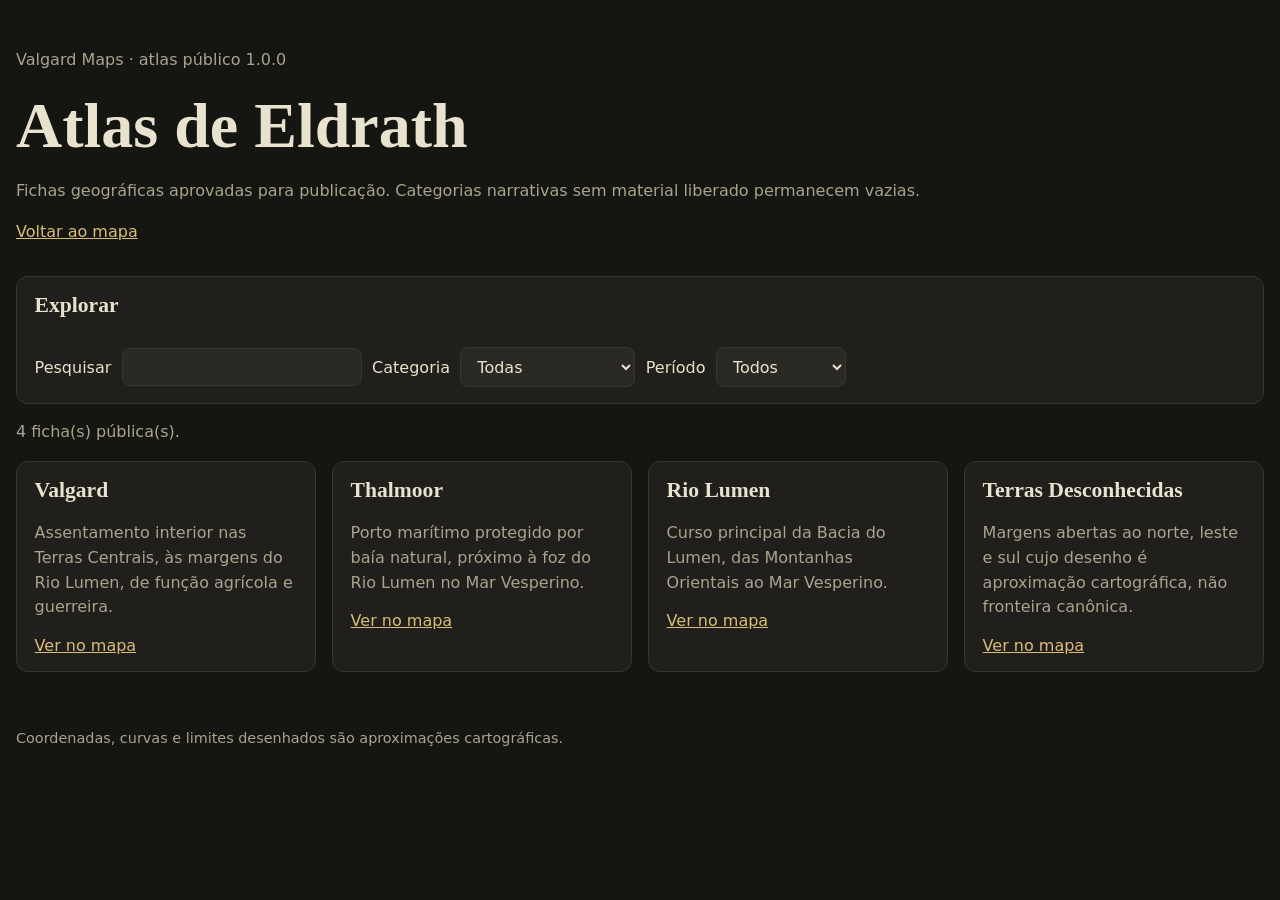
==== atlas.html @ acb0d3a9 "Publica o Atlas de Eldrath 1.4.0" ====
<!doctype html><html lang="pt-BR"><head><meta charset="utf-8"><meta name="viewport" content="width=device-width,initial-scale=1"><title>Atlas de Eldrath</title><meta name="description" content="Atlas cartográfico público de Eldrath."><link rel="stylesheet" href="styles.css"><link rel="stylesheet" href="atlas.css"></head><body>
<header><p>Valgard Maps · atlas público 1.0.0</p><h1>Atlas de Eldrath</h1><p>Fichas geográficas aprovadas para publicação. Categorias narrativas sem material liberado permanecem vazias.</p><p><a href="index.html">Voltar ao mapa</a></p></header>
<main><section class="panel atlas-controls" aria-labelledby="filters-title"><h2 id="filters-title">Explorar</h2><label for="atlas-search">Pesquisar</label><input id="atlas-search" type="search" autocomplete="off"><label for="atlas-kind">Categoria</label><select id="atlas-kind"><option value="all">Todas</option><option value="place">Lugares</option><option value="theme">Temas</option><option value="character">Personagens</option><option value="event">Acontecimentos</option><option value="chapter">Capítulos</option></select><label for="atlas-period">Período</label><select id="atlas-period"><option value="all">Todos</option><option value="atemporal">Atemporal</option></select></section><p id="atlas-status" role="status" aria-live="polite">Carregando atlas…</p><section id="atlas-results" class="atlas-grid" aria-label="Fichas do atlas"></section></main>
<footer><p>Coordenadas, curvas e limites desenhados são aproximações cartográficas.</p></footer><script src="atlas.js" defer></script></body></html>
---- styles.css ----
:root{color-scheme:dark;--ink:#e9e2cf;--muted:#aaa38f;--panel:#201f1b;--edge:#39362f;--accent:#d9bd78;--focus:#f2d98f}*{box-sizing:border-box}body{margin:0;background:#151512;color:var(--ink);font-family:system-ui,sans-serif}header,main,footer{width:min(1400px,calc(100% - 2rem));margin:auto}header{padding:2rem 0 1rem}h1{margin:0;font:700 clamp(2rem,5vw,4rem) Georgia,serif}h2{font:700 1.35rem Georgia,serif}p{color:var(--muted);line-height:1.55}button,input,select{font:inherit}button,.control,input,select{border:1px solid var(--edge);border-radius:.5rem;background:#2b2923;color:var(--ink);padding:.55rem .75rem}button{cursor:pointer}button:hover{border-color:var(--accent)}button:focus-visible,input:focus-visible,select:focus-visible,a:focus-visible{outline:3px solid var(--focus);outline-offset:2px}.workspace{display:grid;grid-template-columns:minmax(0,1fr) 19rem;gap:1rem}.map-shell{min-width:0}.toolbar{display:flex;flex-wrap:wrap;gap:.5rem;margin-bottom:.75rem}.map{overflow:hidden;border:1px solid var(--edge);border-radius:12px;background:var(--panel);box-shadow:0 18px 60px #0008;touch-action:none}.map object{display:block;width:100%;aspect-ratio:8/5}.sidebar{display:grid;gap:1rem;align-content:start}.panel,.downloads{padding:1rem 1.1rem;border:1px solid var(--edge);border-radius:12px;background:var(--panel)}.panel h2,.downloads h2{margin-top:0}.layers{display:grid;gap:.45rem}.layers label{display:flex;gap:.55rem;align-items:center}.search-form{display:grid;gap:.5rem}.search-form input,.search-form select{width:100%}.detail-list{display:grid;grid-template-columns:auto 1fr;gap:.35rem .7rem;margin:0}.detail-list dt{color:var(--muted)}.detail-list dd{margin:0}.downloads{margin:1.5rem 0}.downloads ul{display:flex;flex-wrap:wrap;gap:.75rem 1.5rem;padding-left:1.25rem}footer{padding:1.5rem 0 3rem;font-size:.9rem}a{color:var(--accent)}.sr-only{position:absolute;width:1px;height:1px;padding:0;margin:-1px;overflow:hidden;clip:rect(0,0,0,0);white-space:nowrap;border:0}@media(max-width:900px){.workspace{grid-template-columns:1fr}.sidebar{grid-template-columns:repeat(2,minmax(0,1fr))}}@media(max-width:620px){header,main,footer{width:min(100% - 1rem,1400px)}.sidebar{grid-template-columns:1fr}.toolbar{position:sticky;top:.25rem;z-index:2;background:#151512dd;padding:.35rem}.toolbar button{flex:1}.downloads ul{display:grid}.map object{min-height:58vh;aspect-ratio:auto}}
---- atlas.css ----
.atlas-controls{display:flex;flex-wrap:wrap;gap:.65rem;align-items:center}.atlas-controls h2{width:100%}.atlas-controls input{min-width:15rem}.atlas-grid{display:grid;grid-template-columns:repeat(auto-fit,minmax(16rem,1fr));gap:1rem;margin:1rem 0}.atlas-card h2{margin-top:0}@media(max-width:620px){.atlas-controls{display:grid}.atlas-controls input{min-width:0;width:100%}}
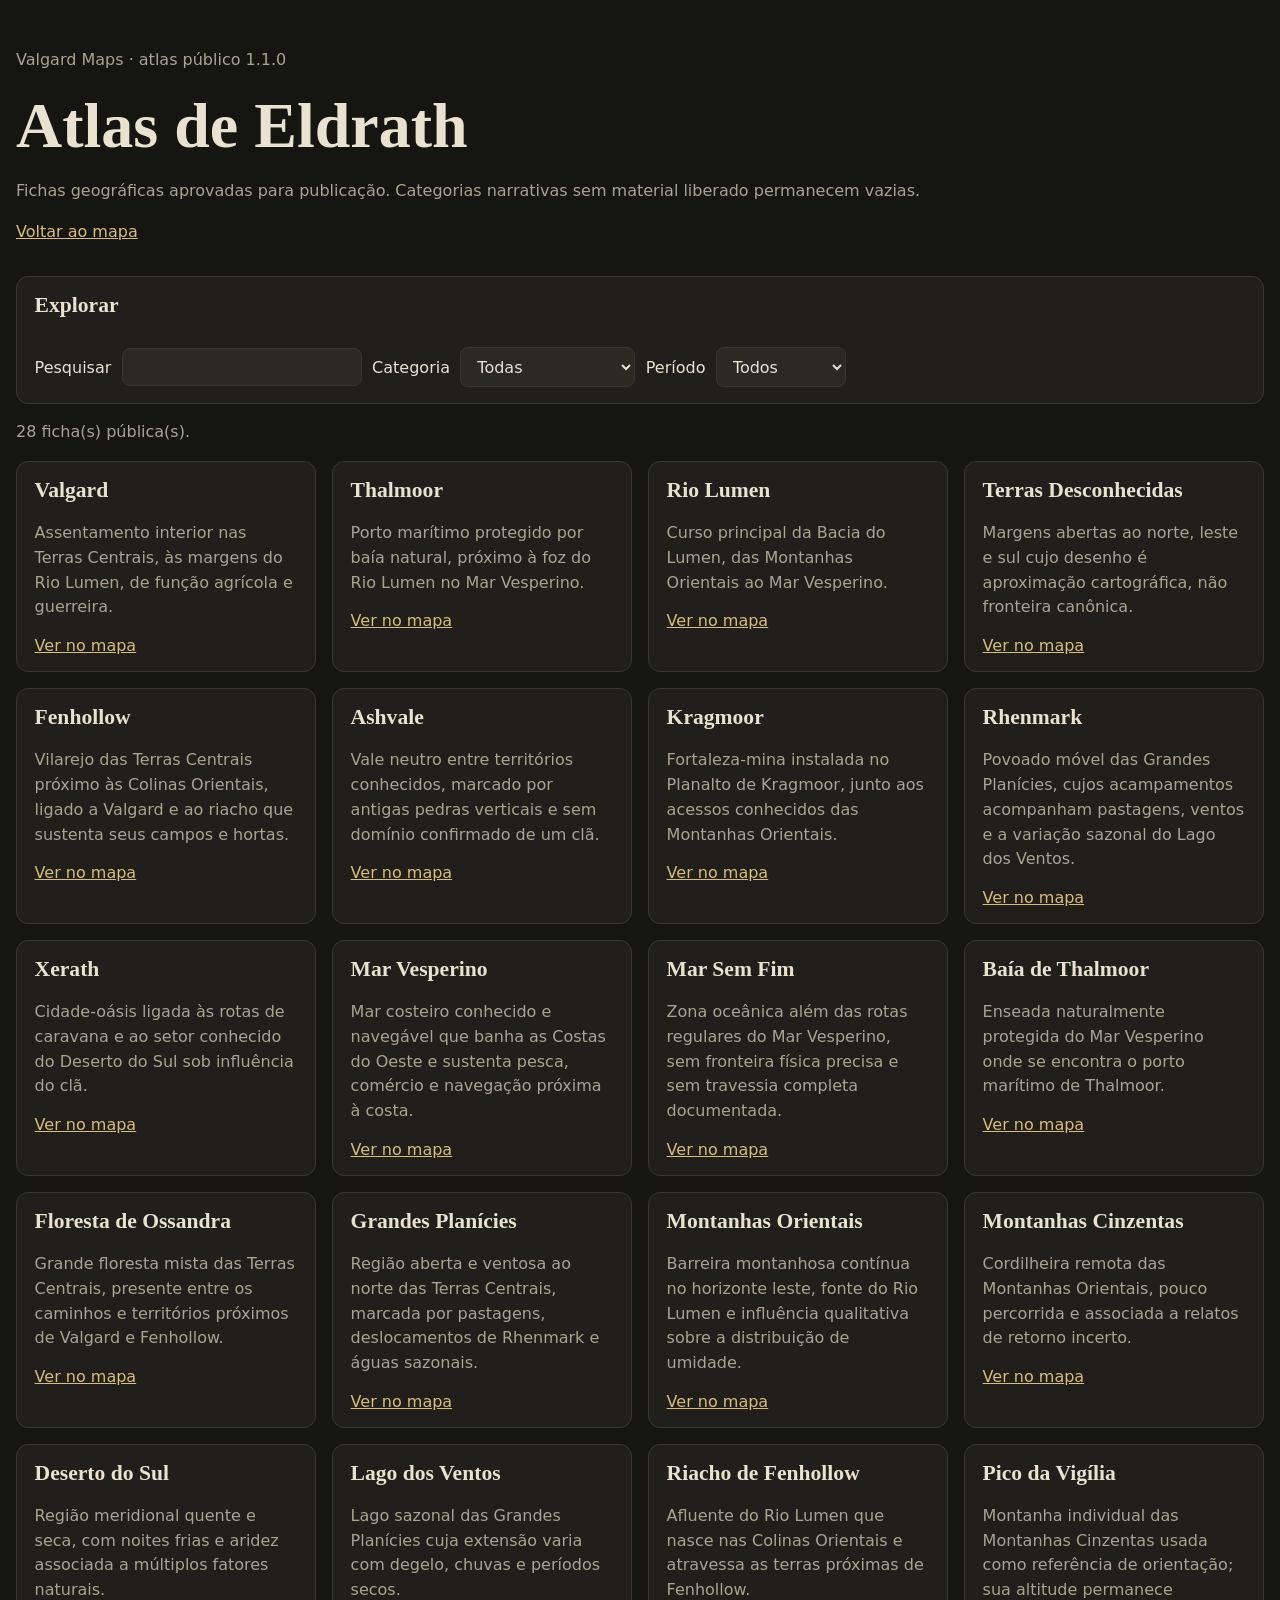
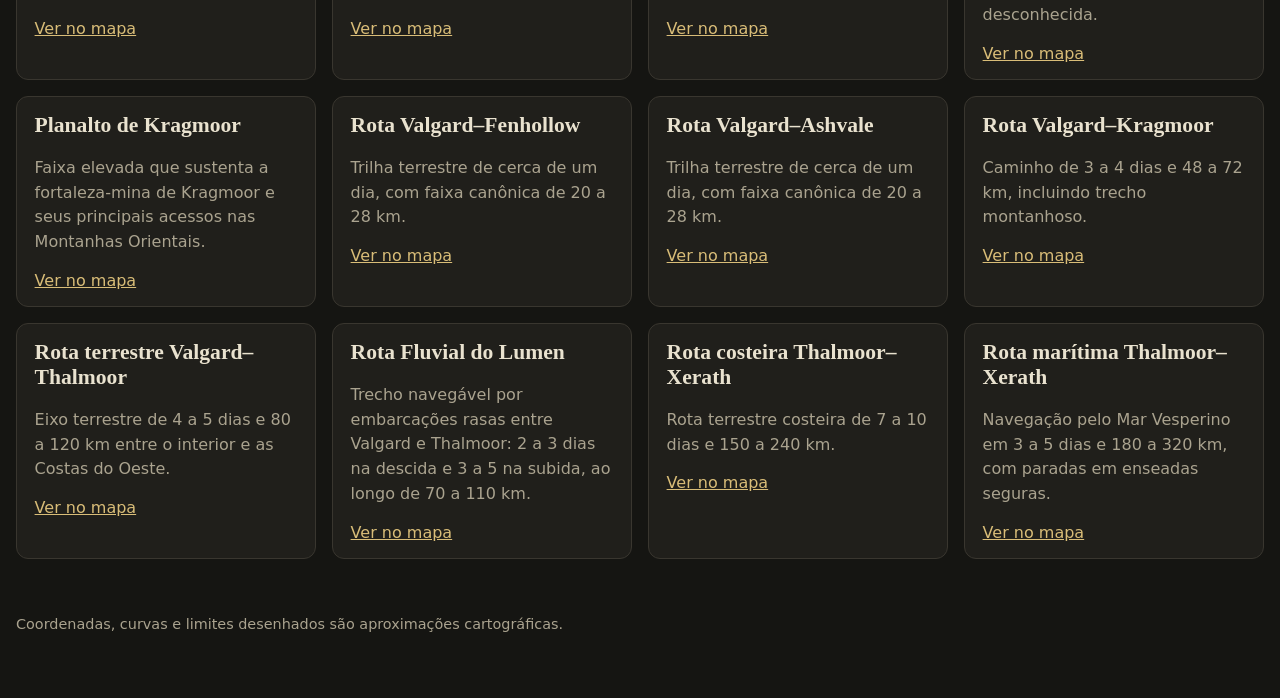
==== commit 184c4441: "release: publicar atlas geografico 1.6.0" ====
--- a/atlas.html
+++ b/atlas.html
@@ -1,4 +1,4 @@
 <!doctype html><html lang="pt-BR"><head><meta charset="utf-8"><meta name="viewport" content="width=device-width,initial-scale=1"><title>Atlas de Eldrath</title><meta name="description" content="Atlas cartográfico público de Eldrath."><link rel="stylesheet" href="styles.css"><link rel="stylesheet" href="atlas.css"></head><body>
-<header><p>Valgard Maps · atlas público 1.0.0</p><h1>Atlas de Eldrath</h1><p>Fichas geográficas aprovadas para publicação. Categorias narrativas sem material liberado permanecem vazias.</p><p><a href="index.html">Voltar ao mapa</a></p></header>
-<main><section class="panel atlas-controls" aria-labelledby="filters-title"><h2 id="filters-title">Explorar</h2><label for="atlas-search">Pesquisar</label><input id="atlas-search" type="search" autocomplete="off"><label for="atlas-kind">Categoria</label><select id="atlas-kind"><option value="all">Todas</option><option value="place">Lugares</option><option value="theme">Temas</option><option value="character">Personagens</option><option value="event">Acontecimentos</option><option value="chapter">Capítulos</option></select><label for="atlas-period">Período</label><select id="atlas-period"><option value="all">Todos</option><option value="atemporal">Atemporal</option></select></section><p id="atlas-status" role="status" aria-live="polite">Carregando atlas…</p><section id="atlas-results" class="atlas-grid" aria-label="Fichas do atlas"></section></main>
+<header><p>Valgard Maps · atlas público 1.1.0</p><h1>Atlas de Eldrath</h1><p>Fichas geográficas aprovadas para publicação. Categorias narrativas sem material liberado permanecem vazias.</p><p><a href="index.html">Voltar ao mapa</a></p></header>
+<main><section class="panel atlas-controls" aria-labelledby="filters-title"><h2 id="filters-title">Explorar</h2><label for="atlas-search">Pesquisar</label><input id="atlas-search" type="search" autocomplete="off"><label for="atlas-kind">Categoria</label><select id="atlas-kind"><option value="all">Todas</option><option value="place">Lugares</option><option value="theme">Temas</option><option value="route">Rotas</option><option value="character">Personagens</option><option value="event">Acontecimentos</option><option value="chapter">Capítulos</option></select><label for="atlas-period">Período</label><select id="atlas-period"><option value="all">Todos</option><option value="atemporal">Atemporal</option></select></section><p id="atlas-status" role="status" aria-live="polite">Carregando atlas…</p><section id="atlas-results" class="atlas-grid" aria-label="Fichas do atlas"></section></main>
 <footer><p>Coordenadas, curvas e limites desenhados são aproximações cartográficas.</p></footer><script src="atlas.js" defer></script></body></html>
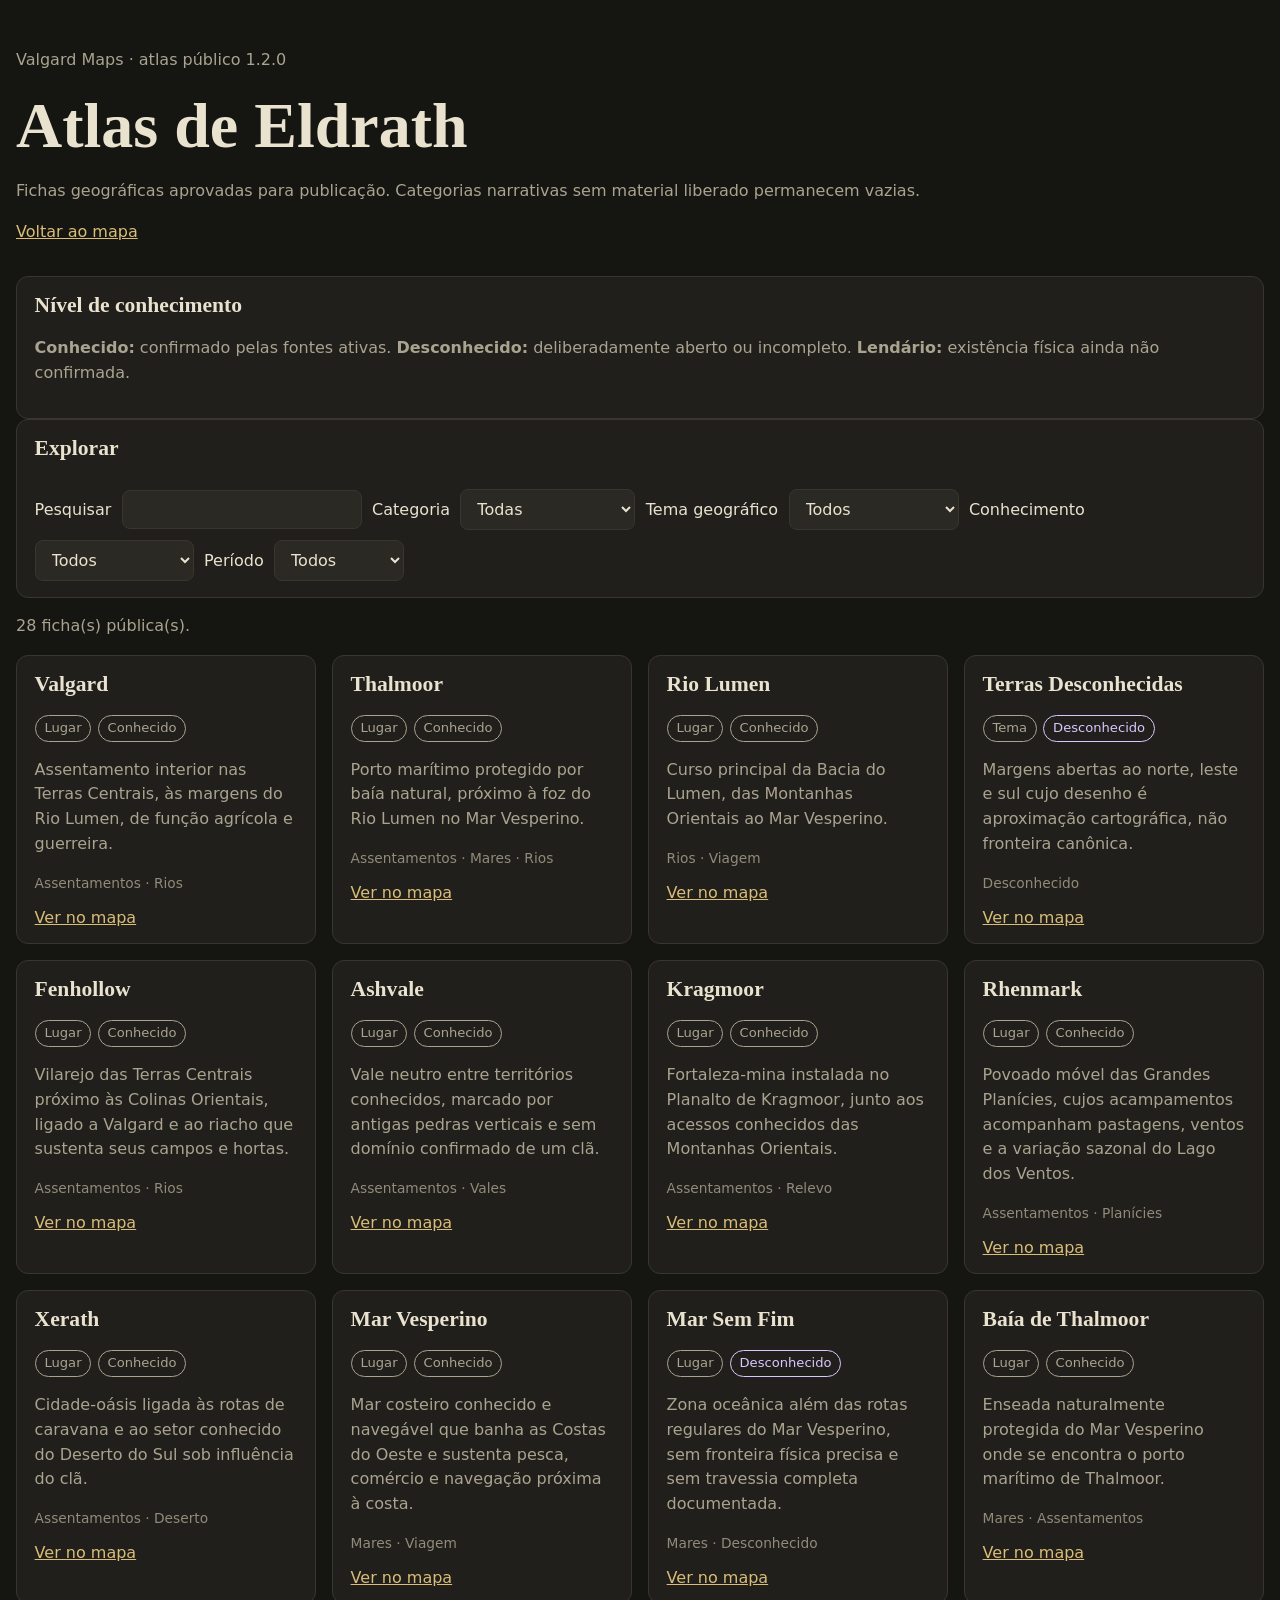
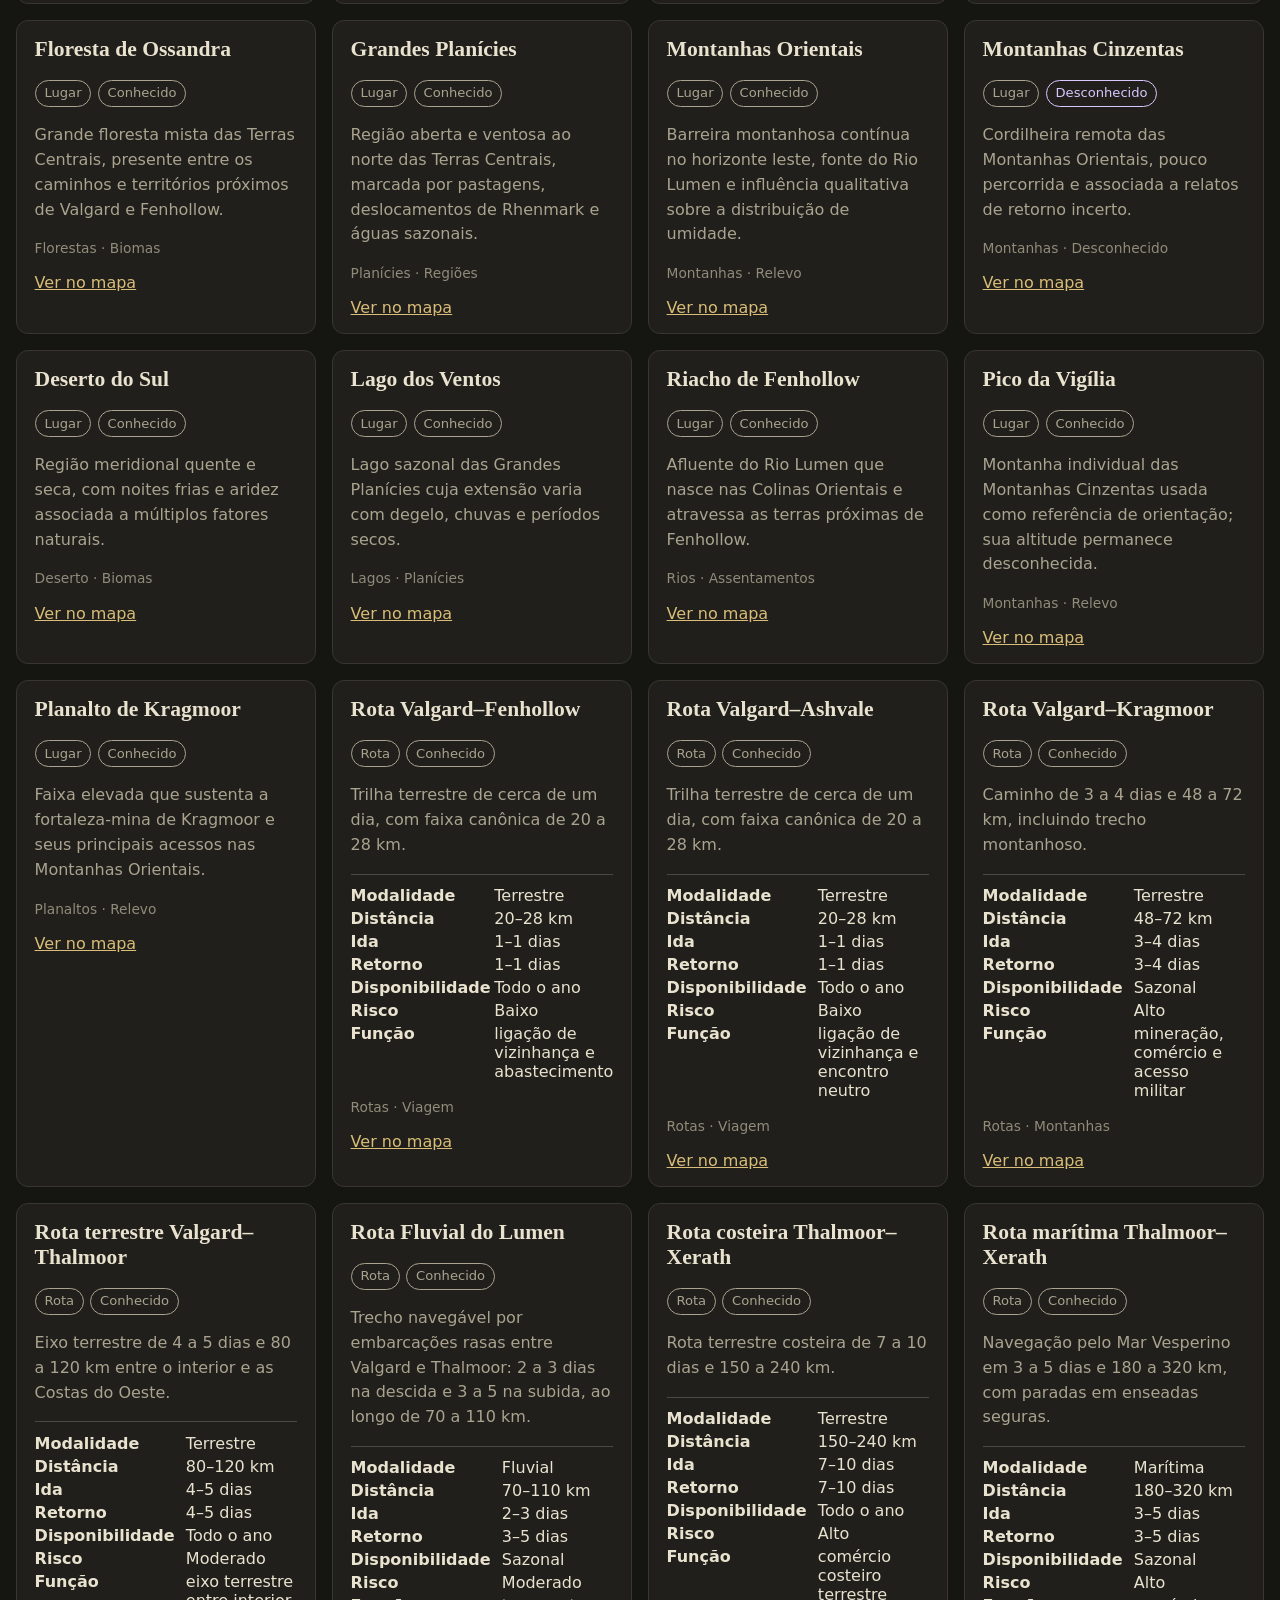
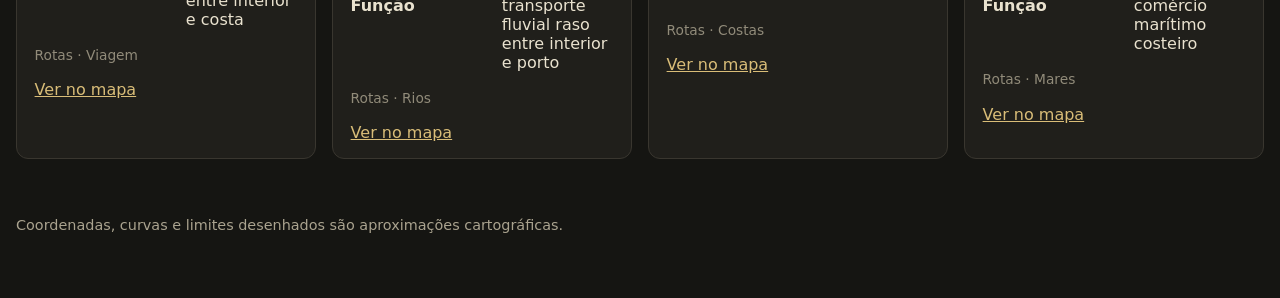
==== commit 191c7041: "release: publicar atlas tematico 1.7.0" ====
--- a/atlas.html
+++ b/atlas.html
@@ -1,4 +1,39 @@
-<!doctype html><html lang="pt-BR"><head><meta charset="utf-8"><meta name="viewport" content="width=device-width,initial-scale=1"><title>Atlas de Eldrath</title><meta name="description" content="Atlas cartográfico público de Eldrath."><link rel="stylesheet" href="styles.css"><link rel="stylesheet" href="atlas.css"></head><body>
-<header><p>Valgard Maps · atlas público 1.1.0</p><h1>Atlas de Eldrath</h1><p>Fichas geográficas aprovadas para publicação. Categorias narrativas sem material liberado permanecem vazias.</p><p><a href="index.html">Voltar ao mapa</a></p></header>
-<main><section class="panel atlas-controls" aria-labelledby="filters-title"><h2 id="filters-title">Explorar</h2><label for="atlas-search">Pesquisar</label><input id="atlas-search" type="search" autocomplete="off"><label for="atlas-kind">Categoria</label><select id="atlas-kind"><option value="all">Todas</option><option value="place">Lugares</option><option value="theme">Temas</option><option value="route">Rotas</option><option value="character">Personagens</option><option value="event">Acontecimentos</option><option value="chapter">Capítulos</option></select><label for="atlas-period">Período</label><select id="atlas-period"><option value="all">Todos</option><option value="atemporal">Atemporal</option></select></section><p id="atlas-status" role="status" aria-live="polite">Carregando atlas…</p><section id="atlas-results" class="atlas-grid" aria-label="Fichas do atlas"></section></main>
-<footer><p>Coordenadas, curvas e limites desenhados são aproximações cartográficas.</p></footer><script src="atlas.js" defer></script></body></html>
+<!doctype html>
+<html lang="pt-BR">
+<head>
+  <meta charset="utf-8">
+  <meta name="viewport" content="width=device-width,initial-scale=1">
+  <title>Atlas de Eldrath</title>
+  <meta name="description" content="Atlas cartográfico público de Eldrath.">
+  <link rel="stylesheet" href="styles.css">
+  <link rel="stylesheet" href="accessibility.css">
+  <link rel="stylesheet" href="atlas.css">
+</head>
+<body>
+<a class="skip-link" href="#main-content">Pular para as fichas</a>
+<header>
+  <p>Valgard Maps · atlas público 1.2.0</p>
+  <h1>Atlas de Eldrath</h1>
+  <p>Fichas geográficas aprovadas para publicação. Categorias narrativas sem material liberado permanecem vazias.</p>
+  <p><a href="index.html">Voltar ao mapa</a></p>
+</header>
+<main id="main-content">
+  <section class="panel atlas-legend" aria-labelledby="knowledge-title">
+    <h2 id="knowledge-title">Nível de conhecimento</h2>
+    <p><strong>Conhecido:</strong> confirmado pelas fontes ativas. <strong>Desconhecido:</strong> deliberadamente aberto ou incompleto. <strong>Lendário:</strong> existência física ainda não confirmada.</p>
+  </section>
+  <section class="panel atlas-controls" aria-labelledby="filters-title">
+    <h2 id="filters-title">Explorar</h2>
+    <label for="atlas-search">Pesquisar</label><input id="atlas-search" type="search" autocomplete="off">
+    <label for="atlas-kind">Categoria</label><select id="atlas-kind"><option value="all">Todas</option><option value="place">Lugares</option><option value="theme">Temas</option><option value="route">Rotas</option><option value="character">Personagens</option><option value="event">Acontecimentos</option><option value="chapter">Capítulos</option></select>
+    <label for="atlas-theme">Tema geográfico</label><select id="atlas-theme"><option value="all">Todos</option></select>
+    <label for="atlas-knowledge">Conhecimento</label><select id="atlas-knowledge"><option value="all">Todos</option><option value="known">Conhecido</option><option value="unknown">Desconhecido</option><option value="legendary">Lendário</option></select>
+    <label for="atlas-period">Período</label><select id="atlas-period"><option value="all">Todos</option><option value="atemporal">Atemporal</option></select>
+  </section>
+  <p id="atlas-status" role="status" aria-live="polite">Carregando atlas…</p>
+  <section id="atlas-results" class="atlas-grid" aria-label="Fichas do atlas"></section>
+</main>
+<footer><p>Coordenadas, curvas e limites desenhados são aproximações cartográficas.</p></footer>
+<script src="atlas.js" defer></script>
+</body>
+</html>
--- a/accessibility.css
+++ b/accessibility.css
@@ -0,0 +1 @@
+.skip-link{position:fixed;z-index:20;top:.5rem;left:.5rem;transform:translateY(-180%);padding:.65rem .85rem;border-radius:.5rem;background:#f2d98f;color:#151512;font-weight:700}.skip-link:focus{transform:none}@media(prefers-reduced-motion:reduce){*,*::before,*::after{scroll-behavior:auto!important;animation-duration:.01ms!important;animation-iteration-count:1!important;transition-duration:.01ms!important}}
--- a/atlas.css
+++ b/atlas.css
@@ -1 +1 @@
-.atlas-controls{display:flex;flex-wrap:wrap;gap:.65rem;align-items:center}.atlas-controls h2{width:100%}.atlas-controls input{min-width:15rem}.atlas-grid{display:grid;grid-template-columns:repeat(auto-fit,minmax(16rem,1fr));gap:1rem;margin:1rem 0}.atlas-card h2{margin-top:0}@media(max-width:620px){.atlas-controls{display:grid}.atlas-controls input{min-width:0;width:100%}}
+.atlas-controls{display:flex;flex-wrap:wrap;gap:.65rem;align-items:center}.atlas-controls h2{width:100%}.atlas-controls input{min-width:15rem}.atlas-grid{display:grid;grid-template-columns:repeat(auto-fit,minmax(16rem,1fr));gap:1rem;margin:1rem 0}.atlas-card h2{margin-top:0}.atlas-card:focus{outline:3px solid #f2d98f;outline-offset:3px}.atlas-badges,.atlas-tags{display:flex;flex-wrap:wrap;gap:.4rem}.atlas-badges span{border:1px solid currentColor;border-radius:999px;padding:.15rem .55rem;font-size:.82rem}.atlas-badges [data-knowledge="unknown"]{color:#d9c7ff}.atlas-badges [data-knowledge="legendary"]{color:#f2d98f}.atlas-tags{font-size:.86rem;opacity:.82;text-transform:capitalize}.atlas-travel{display:grid;grid-template-columns:minmax(7rem,auto) 1fr;gap:.25rem .7rem;border-top:1px solid #ffffff30;padding-top:.7rem}.atlas-travel dt{font-weight:700}.atlas-travel dd{margin:0}@media(max-width:620px){.atlas-controls{display:grid}.atlas-controls input{min-width:0;width:100%}.atlas-travel{grid-template-columns:1fr}}
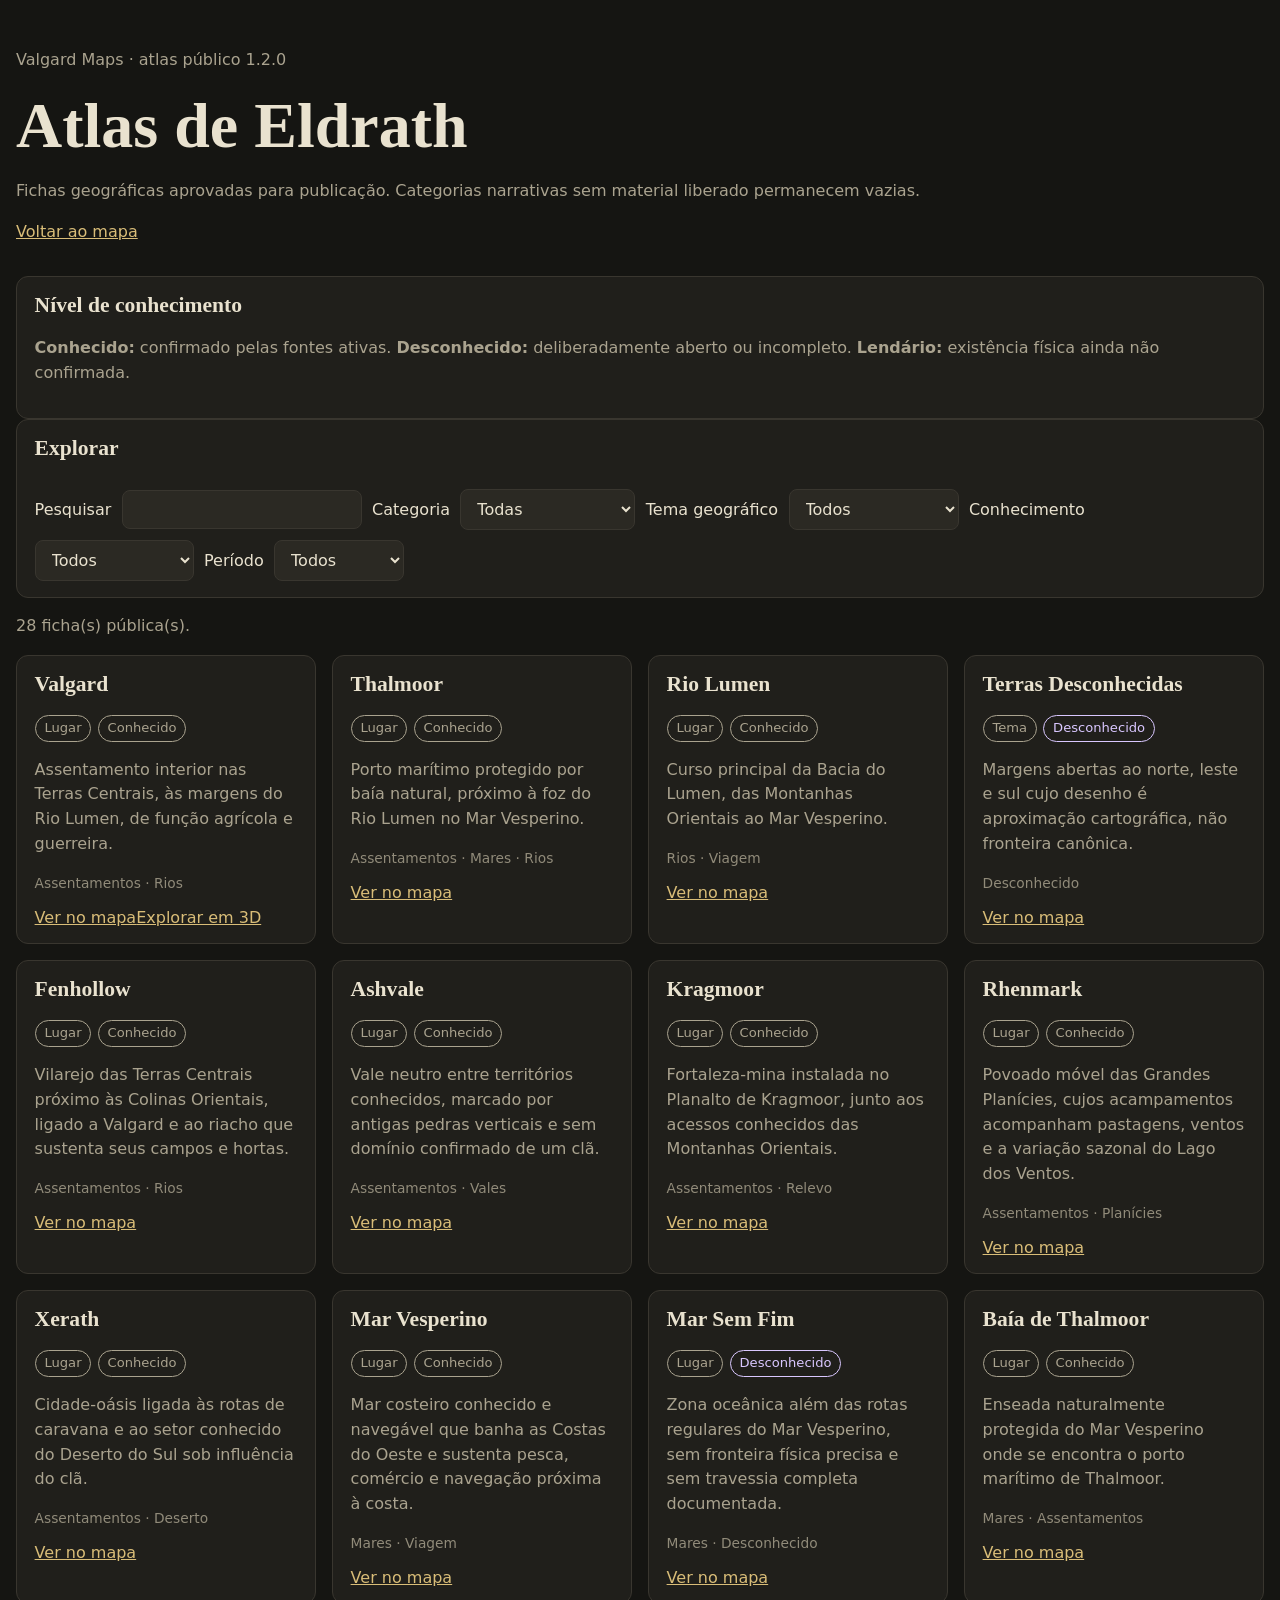
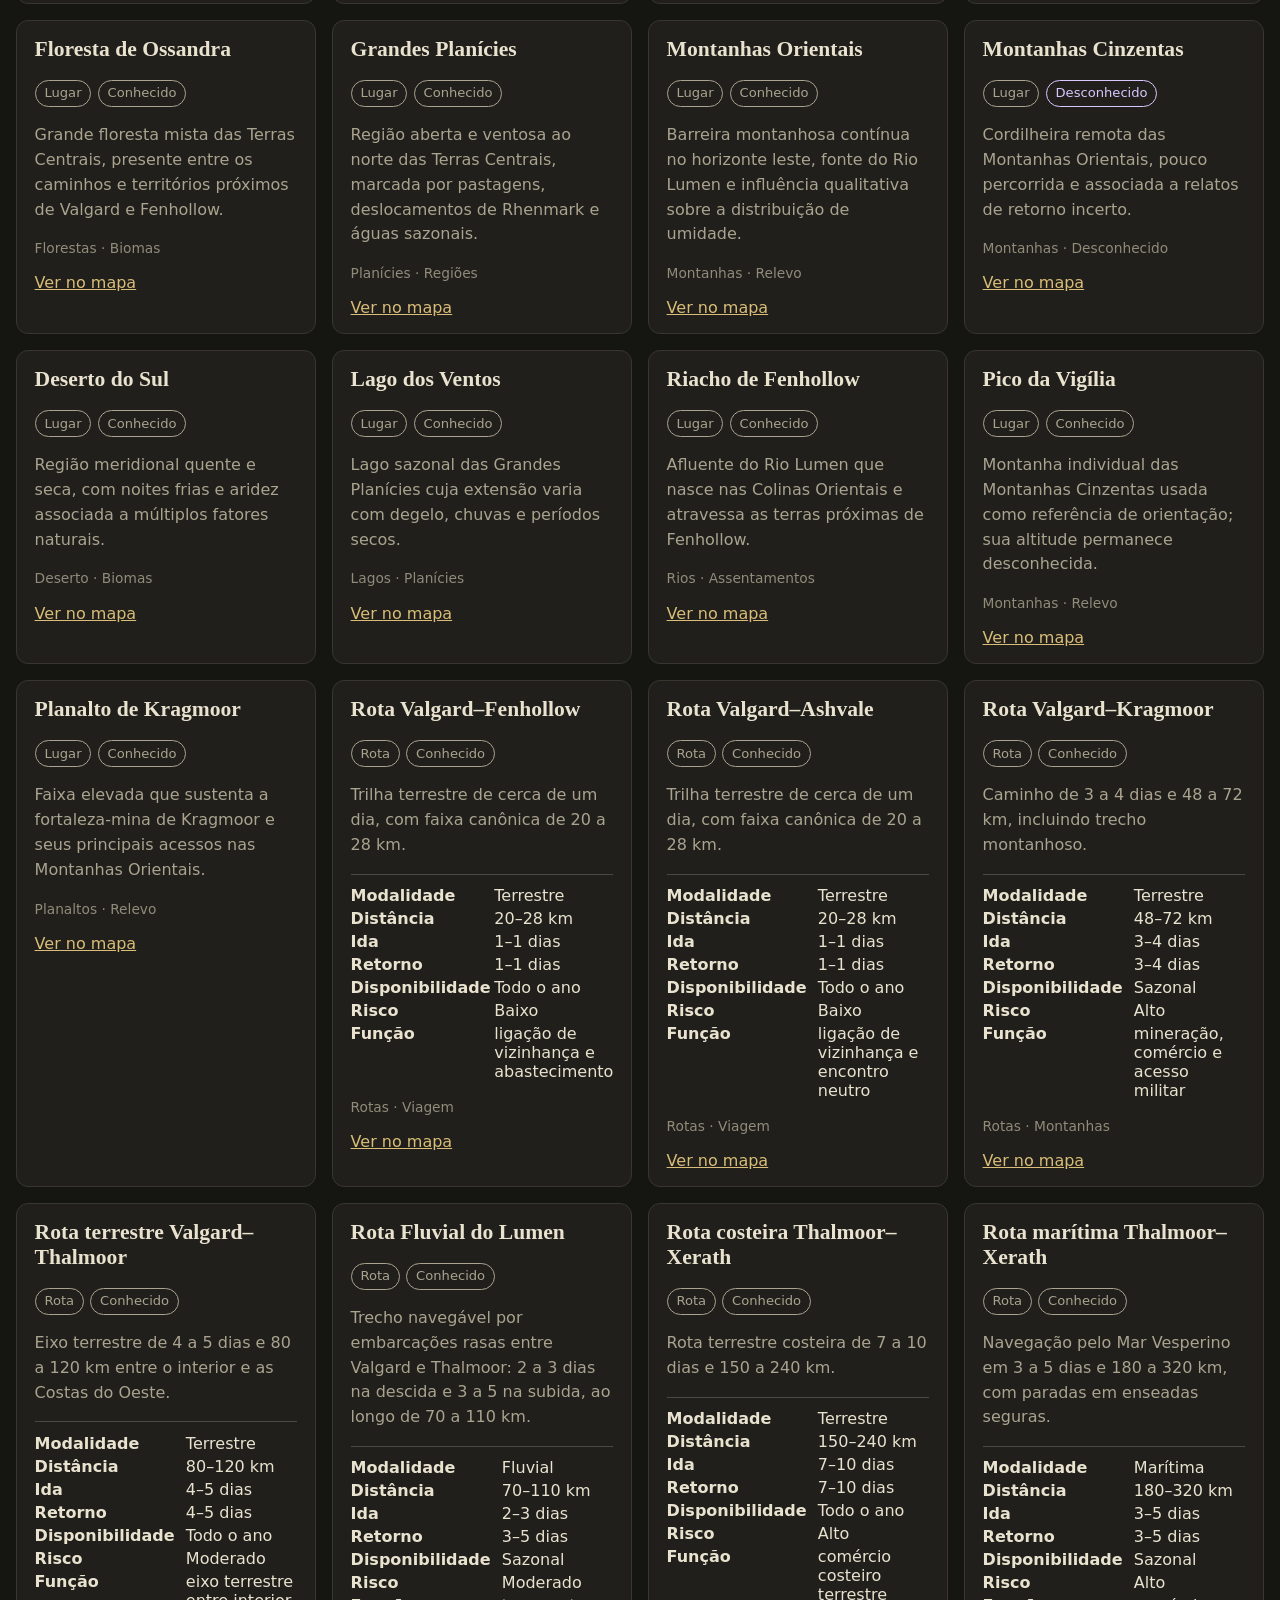
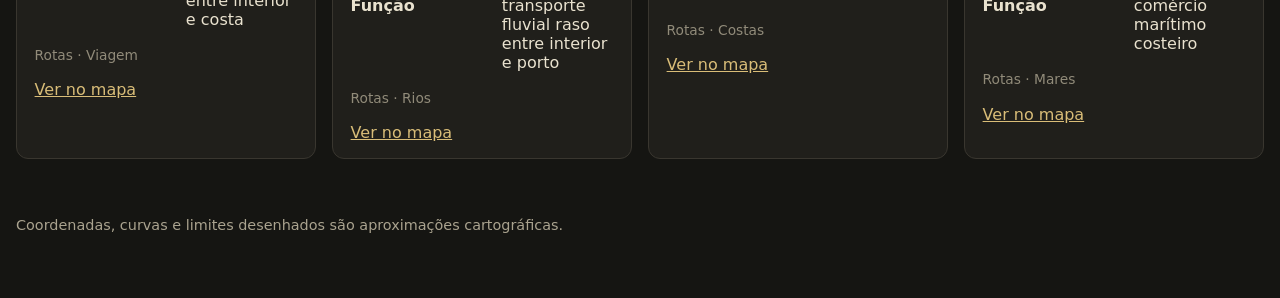
==== commit 80195d79: "release: publicar experiencia offline 1.12.0" ====
--- a/atlas.html
+++ b/atlas.html
@@ -5,6 +5,8 @@
   <meta name="viewport" content="width=device-width,initial-scale=1">
   <title>Atlas de Eldrath</title>
   <meta name="description" content="Atlas cartográfico público de Eldrath.">
+  <meta name="theme-color" content="#201f1b">
+  <link rel="manifest" href="manifest.webmanifest">
   <link rel="stylesheet" href="styles.css">
   <link rel="stylesheet" href="accessibility.css">
   <link rel="stylesheet" href="atlas.css">
@@ -32,8 +34,10 @@
   </section>
   <p id="atlas-status" role="status" aria-live="polite">Carregando atlas…</p>
   <section id="atlas-results" class="atlas-grid" aria-label="Fichas do atlas"></section>
+  <noscript><section class="panel"><h2>Atlas sem JavaScript</h2><p>As fichas pesquisáveis exigem JavaScript. O <a href="maps/eldrath-v001.svg">mapa SVG</a> e as <a href="index.html#downloads-title">exportações públicas</a> continuam acessíveis.</p></section></noscript>
 </main>
 <footer><p>Coordenadas, curvas e limites desenhados são aproximações cartográficas.</p></footer>
 <script src="atlas.js" defer></script>
+<script src="sw-register.js" defer></script>
 </body>
 </html>
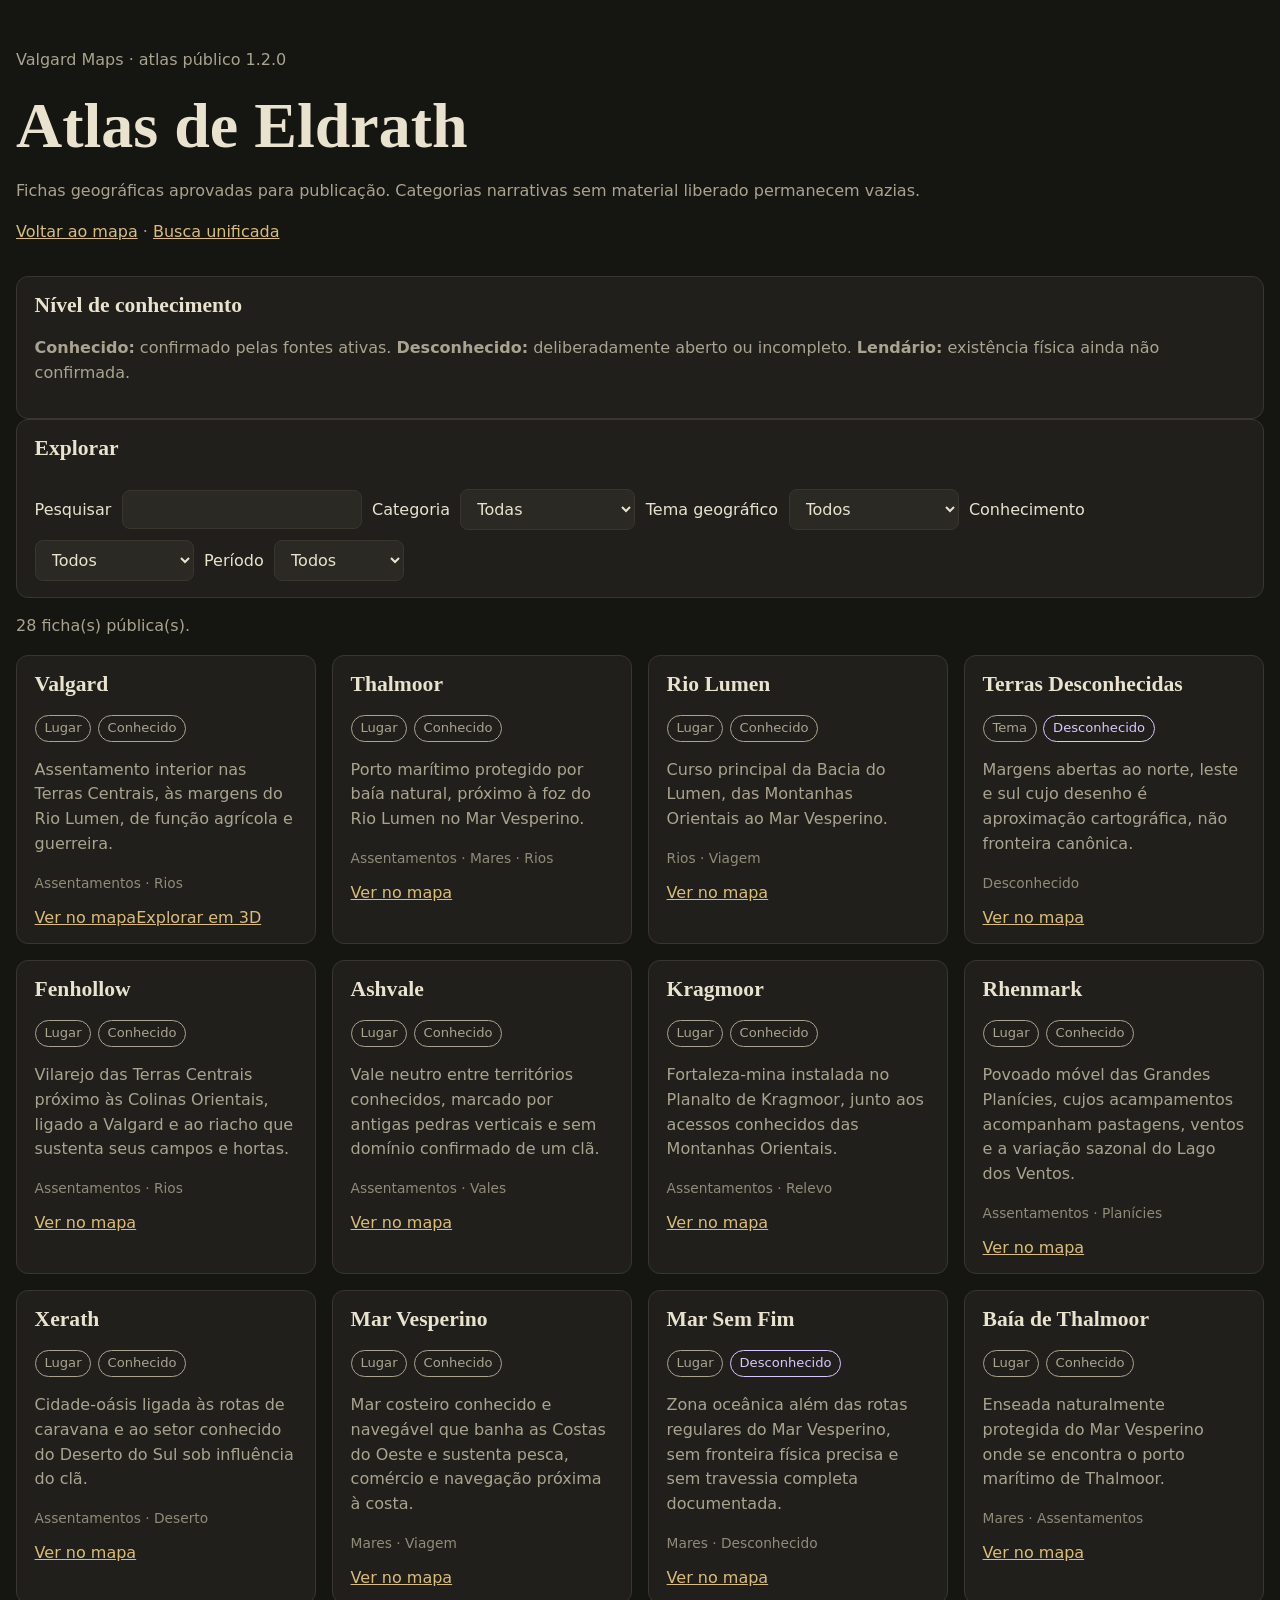
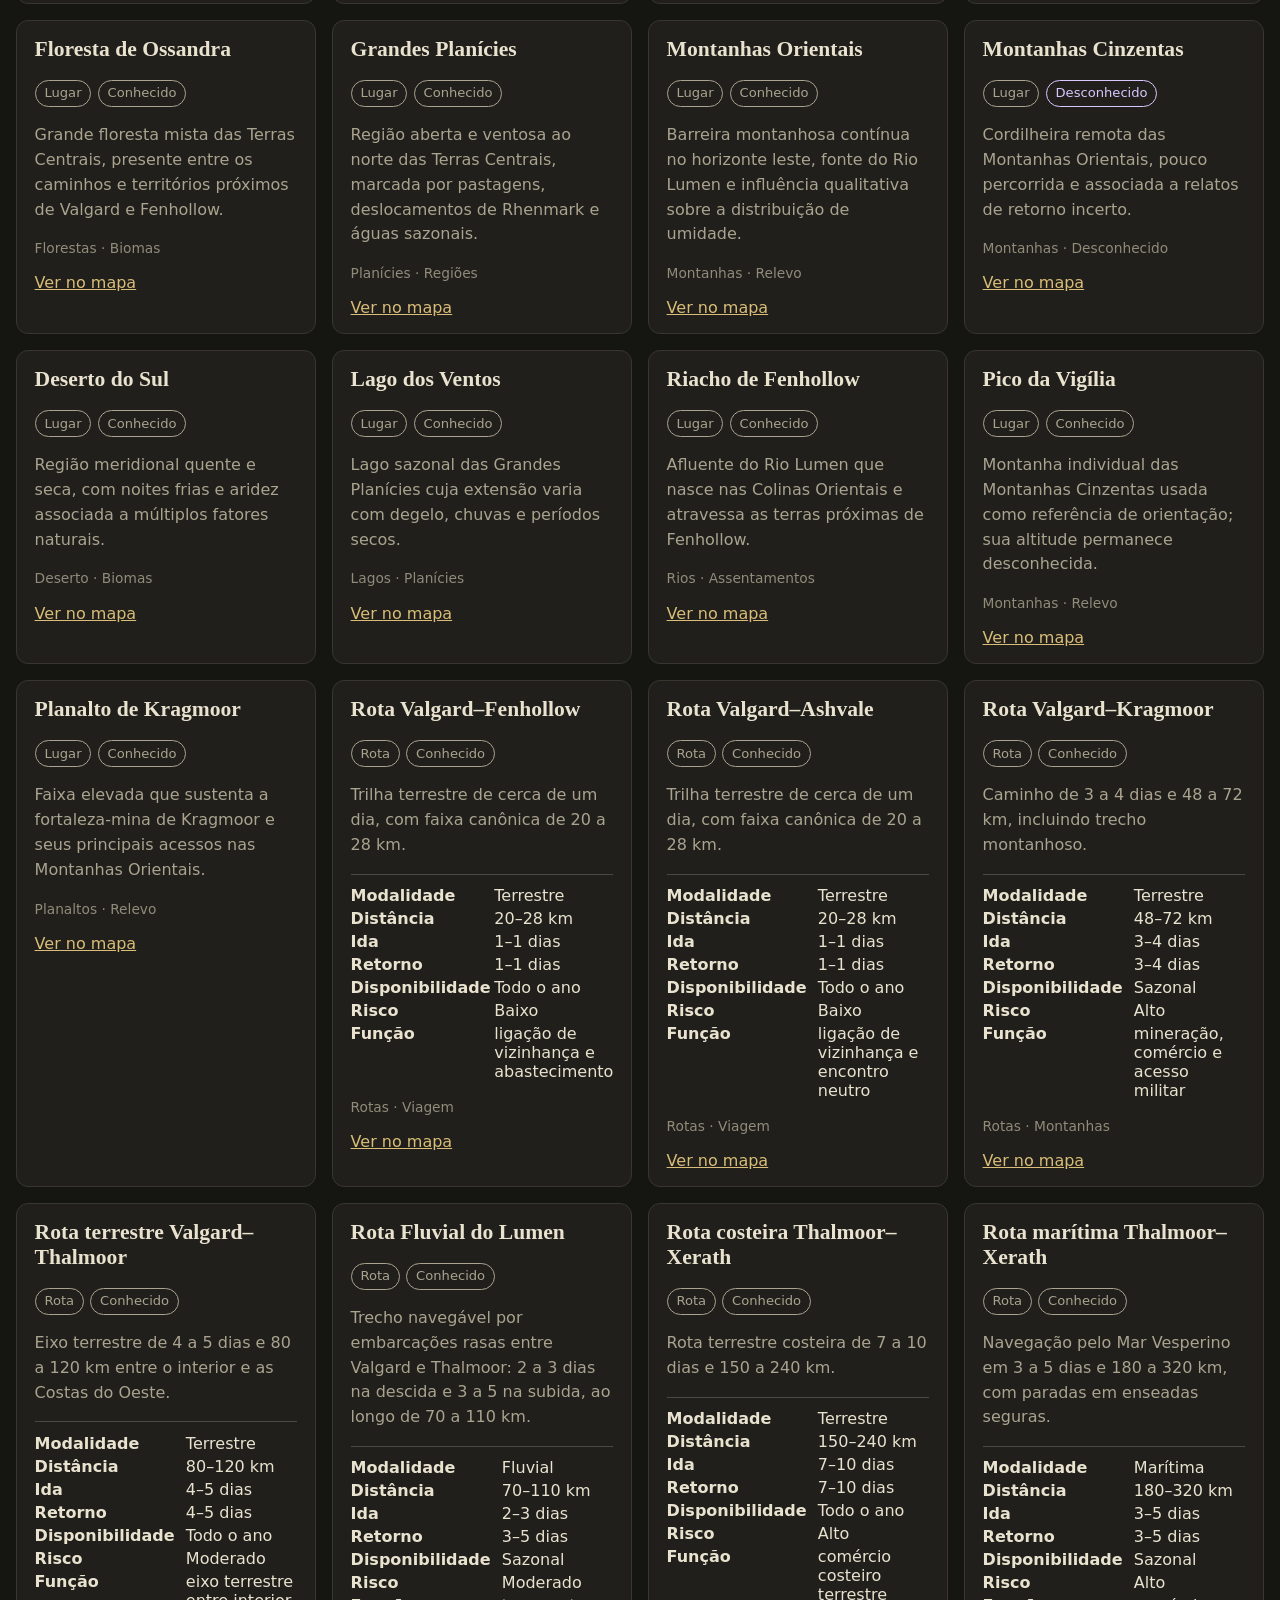
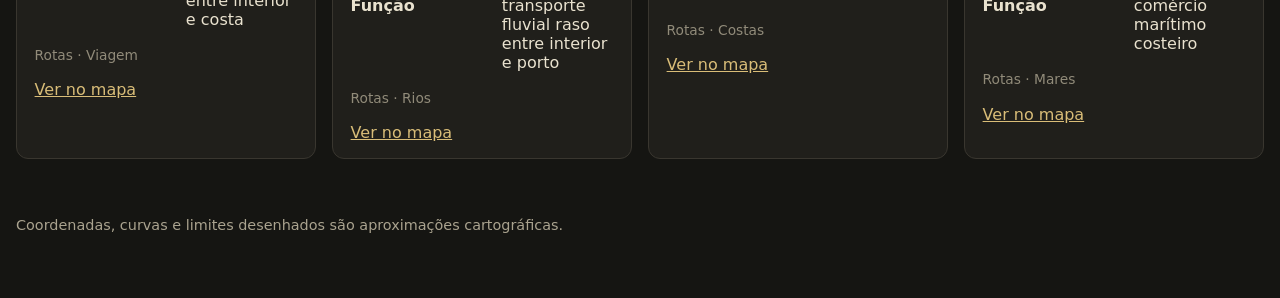
==== commit 15e4c8a8: "release: publicar busca unificada 1.13.0" ====
--- a/atlas.html
+++ b/atlas.html
@@ -17,7 +17,7 @@
   <p>Valgard Maps · atlas público 1.2.0</p>
   <h1>Atlas de Eldrath</h1>
   <p>Fichas geográficas aprovadas para publicação. Categorias narrativas sem material liberado permanecem vazias.</p>
-  <p><a href="index.html">Voltar ao mapa</a></p>
+  <p><a href="index.html">Voltar ao mapa</a> · <a href="search.html">Busca unificada</a></p>
 </header>
 <main id="main-content">
   <section class="panel atlas-legend" aria-labelledby="knowledge-title">
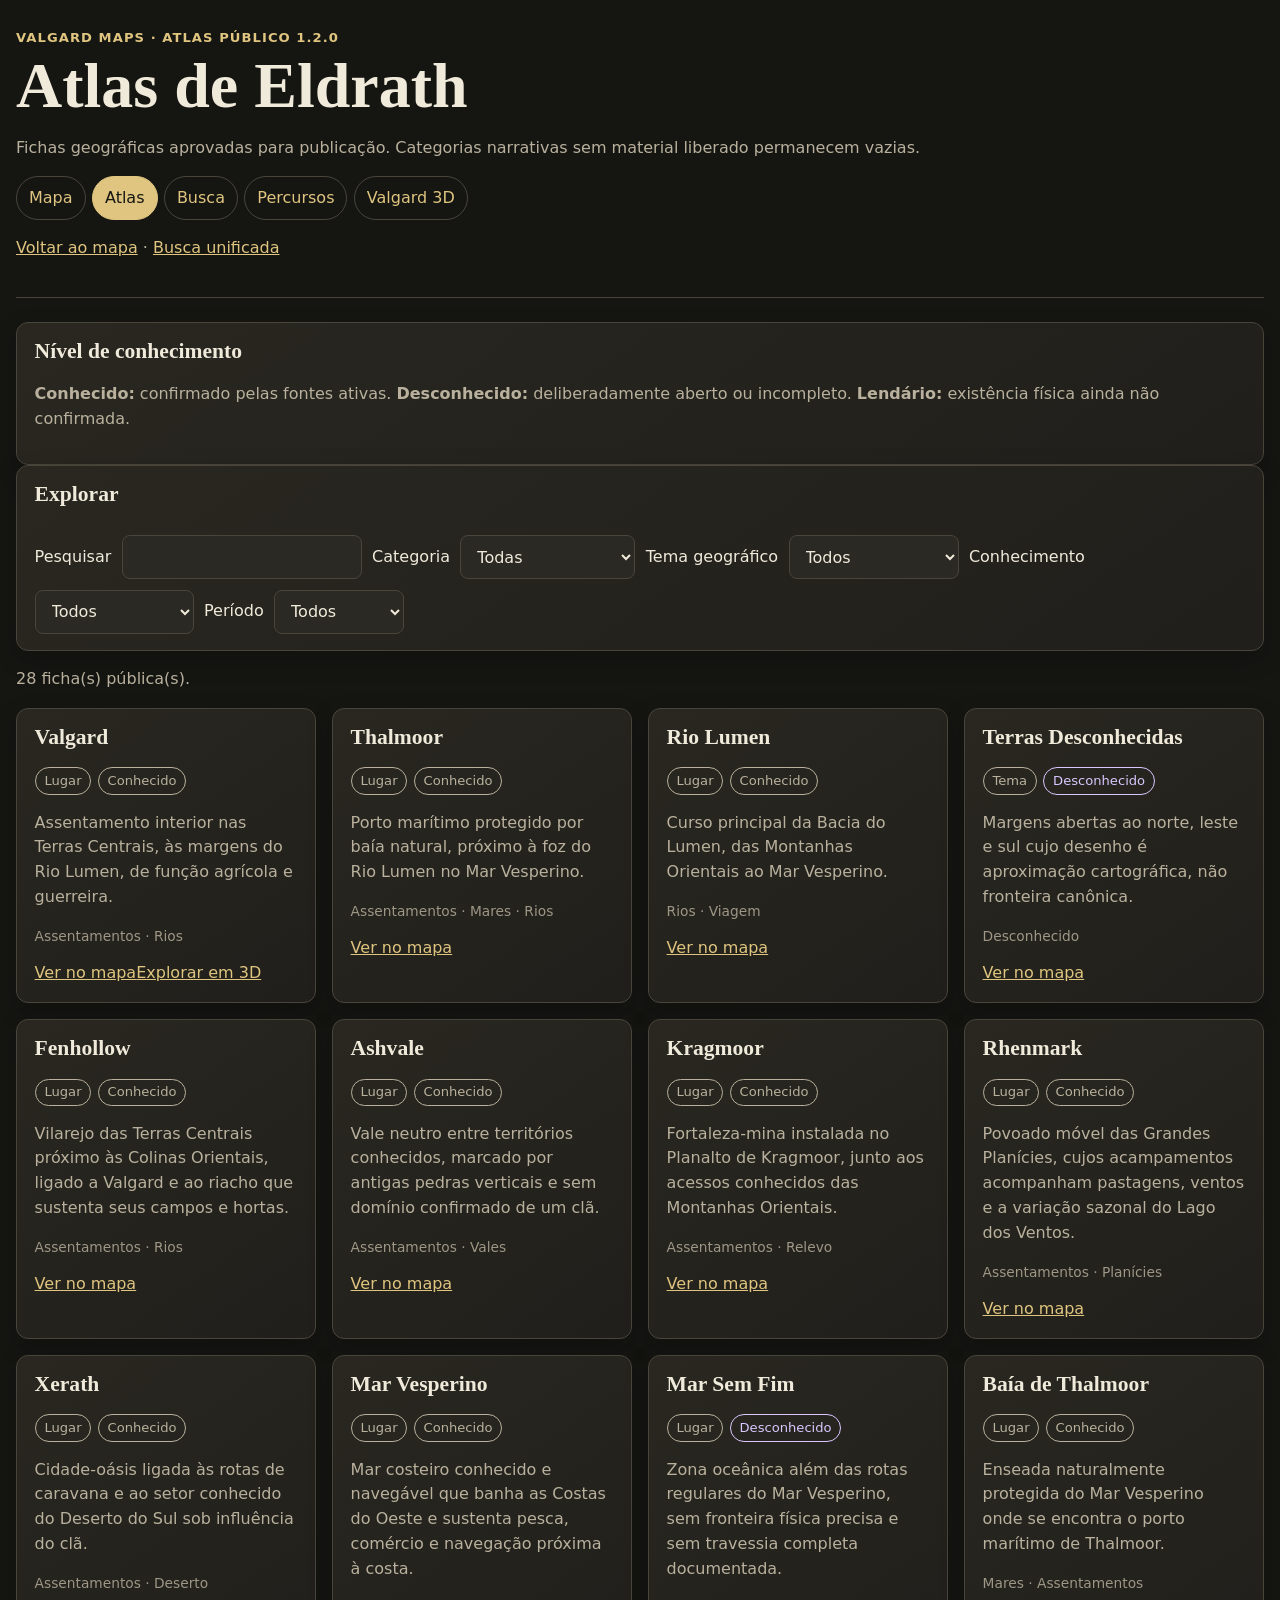
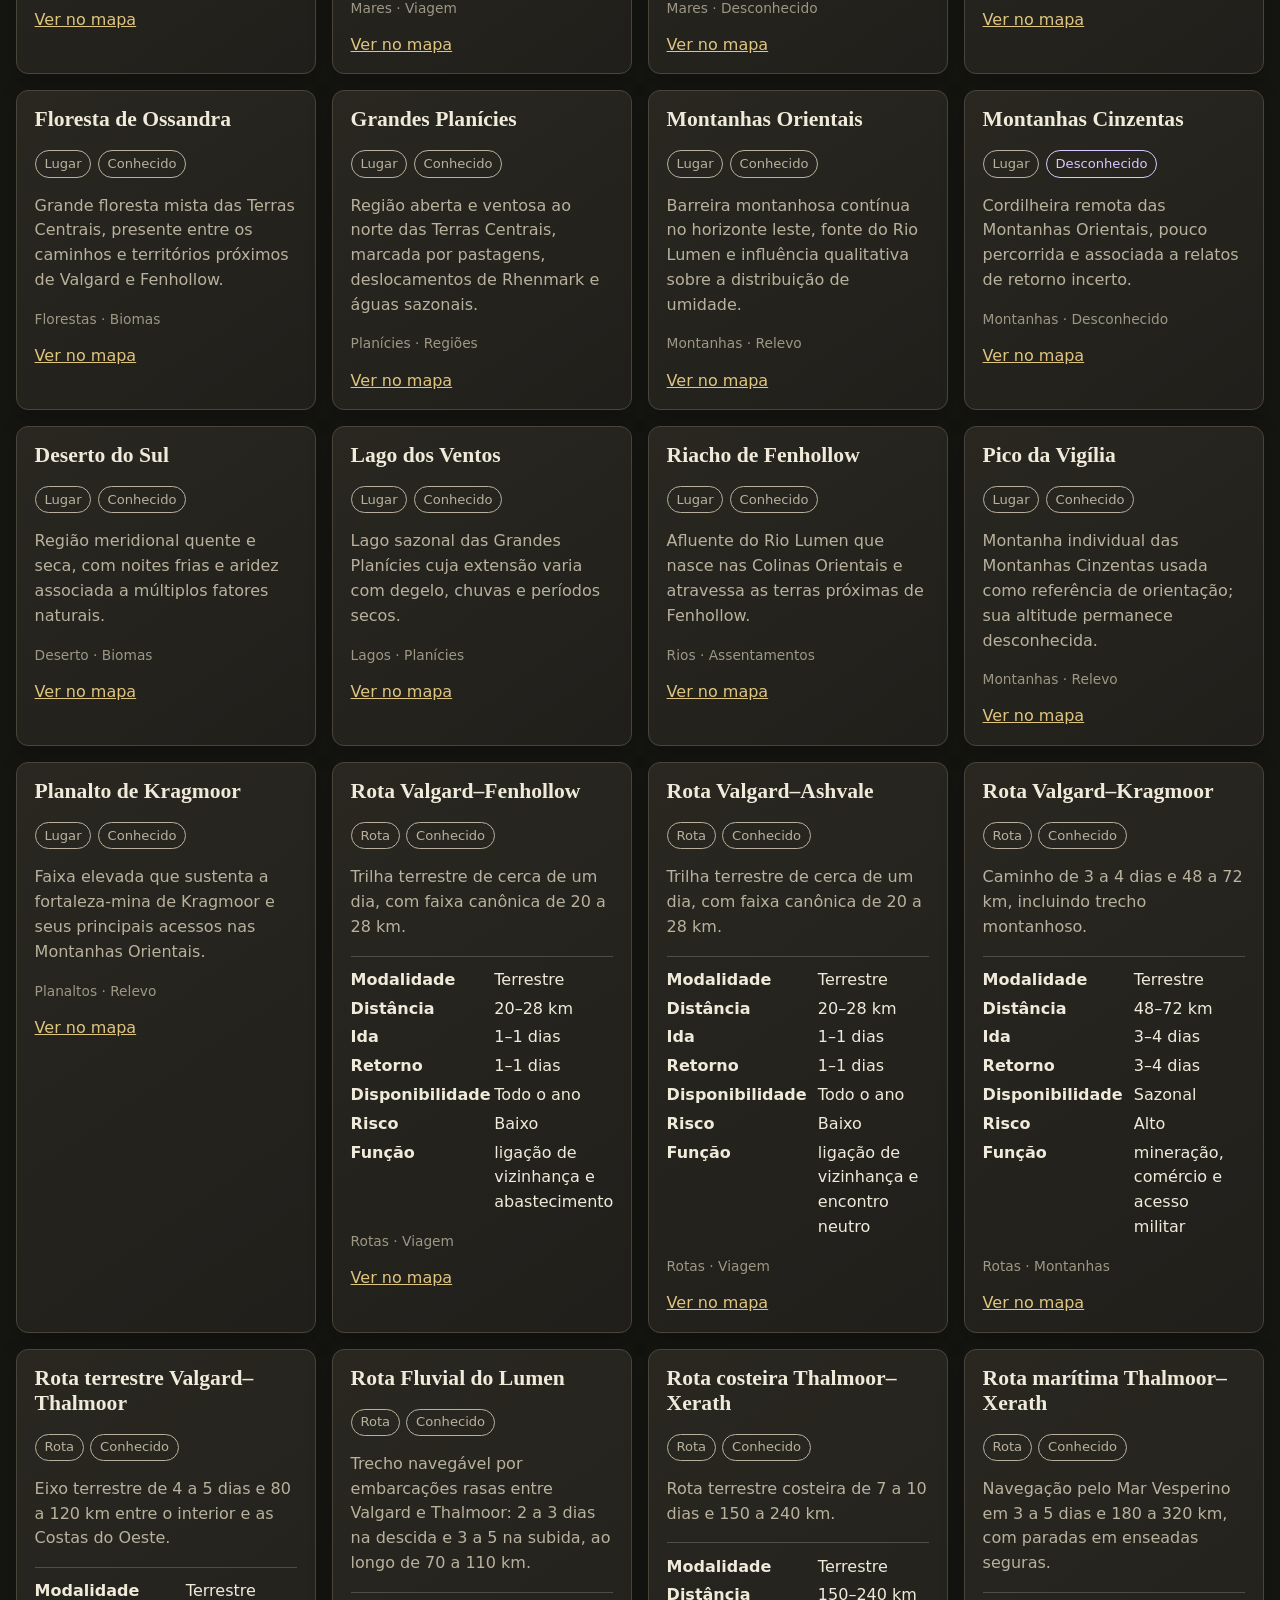
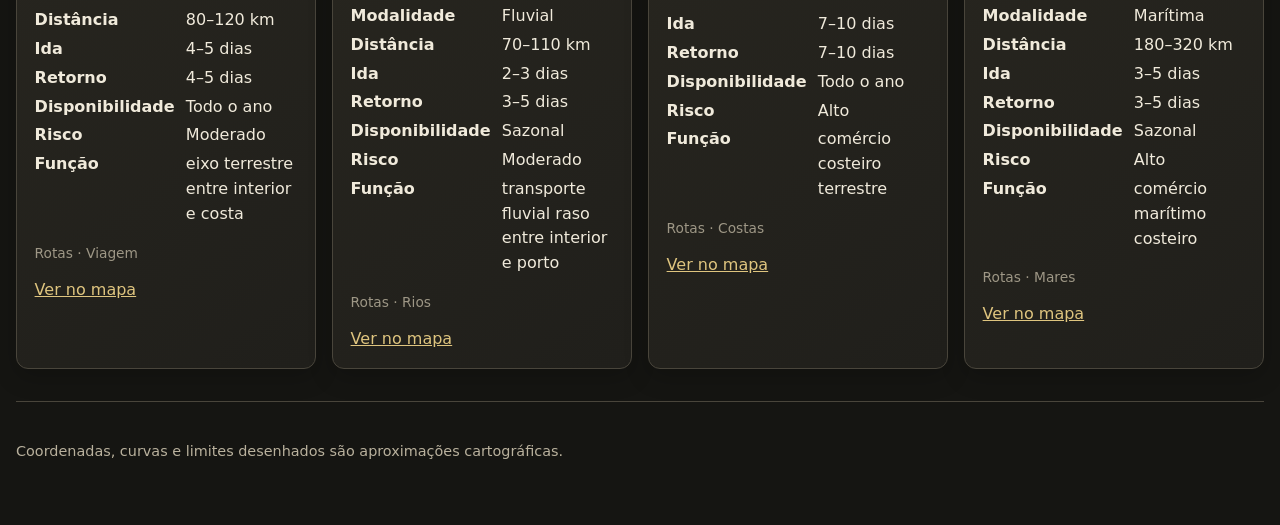
==== commit 732278dc: "release: publicar experiencia visual 1.15.0" ====
--- a/atlas.html
+++ b/atlas.html
@@ -9,6 +9,7 @@
   <link rel="manifest" href="manifest.webmanifest">
   <link rel="stylesheet" href="styles.css">
   <link rel="stylesheet" href="accessibility.css">
+  <link rel="stylesheet" href="polish.css">
   <link rel="stylesheet" href="atlas.css">
 </head>
 <body>
@@ -17,6 +18,7 @@
   <p>Valgard Maps · atlas público 1.2.0</p>
   <h1>Atlas de Eldrath</h1>
   <p>Fichas geográficas aprovadas para publicação. Categorias narrativas sem material liberado permanecem vazias.</p>
+  <nav class="site-nav" aria-label="Navegação principal"><a href="index.html">Mapa</a><a href="atlas.html" aria-current="page">Atlas</a><a href="search.html">Busca</a><a href="tours.html">Percursos</a><a href="valgard-3d.html">Valgard 3D</a></nav>
   <p><a href="index.html">Voltar ao mapa</a> · <a href="search.html">Busca unificada</a></p>
 </header>
 <main id="main-content">
--- a/polish.css
+++ b/polish.css
@@ -0,0 +1,2 @@
+:root{--ink:#f0eadb;--muted:#b9b19d;--panel-raised:#292720;--edge:#49453b;--accent:#dfc57f;--focus:#ffe7a3;--surface:#151512;--radius:.75rem;--shadow:0 16px 48px #0007}
+html{scroll-padding-top:5rem}body{background:radial-gradient(circle at 50% -20%,#302b20 0,var(--surface) 34rem);line-height:1.55}header{padding:1.5rem 0 1.25rem;border-bottom:1px solid var(--edge);margin-bottom:1.5rem}header>p:first-child{margin:.25rem 0;color:var(--accent);font-size:.82rem;font-weight:700;letter-spacing:.08em;text-transform:uppercase}h1{line-height:1.05}button,input,select{min-height:2.75rem}button:hover{background:#343126}button:disabled{cursor:not-allowed;opacity:.55}header nav.site-nav,header nav[aria-label="Navegação principal"]{display:flex;flex-wrap:wrap;gap:.4rem;margin-top:1rem}header nav.site-nav a,header nav[aria-label="Navegação principal"] a{display:inline-flex;align-items:center;min-height:2.75rem;padding:.45rem .75rem;border:1px solid var(--edge);border-radius:99px;text-decoration:none}header nav.site-nav a:hover,header nav.site-nav a[aria-current="page"],header nav[aria-label="Navegação principal"] a:hover,header nav[aria-label="Navegação principal"] a[aria-current="page"]{color:#151512;background:var(--accent);border-color:var(--accent)}.panel,.downloads{border-radius:var(--radius);background:linear-gradient(145deg,var(--panel-raised),var(--panel));box-shadow:0 8px 24px #0003}.map{border-radius:var(--radius);box-shadow:var(--shadow)}.layers label{min-height:2.75rem}[role="status"]{min-height:1.5rem}footer{margin-top:2rem;border-top:1px solid var(--edge)}@media(max-width:620px){header nav.site-nav,header nav[aria-label="Navegação principal"]{display:grid;grid-template-columns:repeat(2,minmax(0,1fr))}header nav.site-nav a,header nav[aria-label="Navegação principal"] a{justify-content:center;text-align:center}}
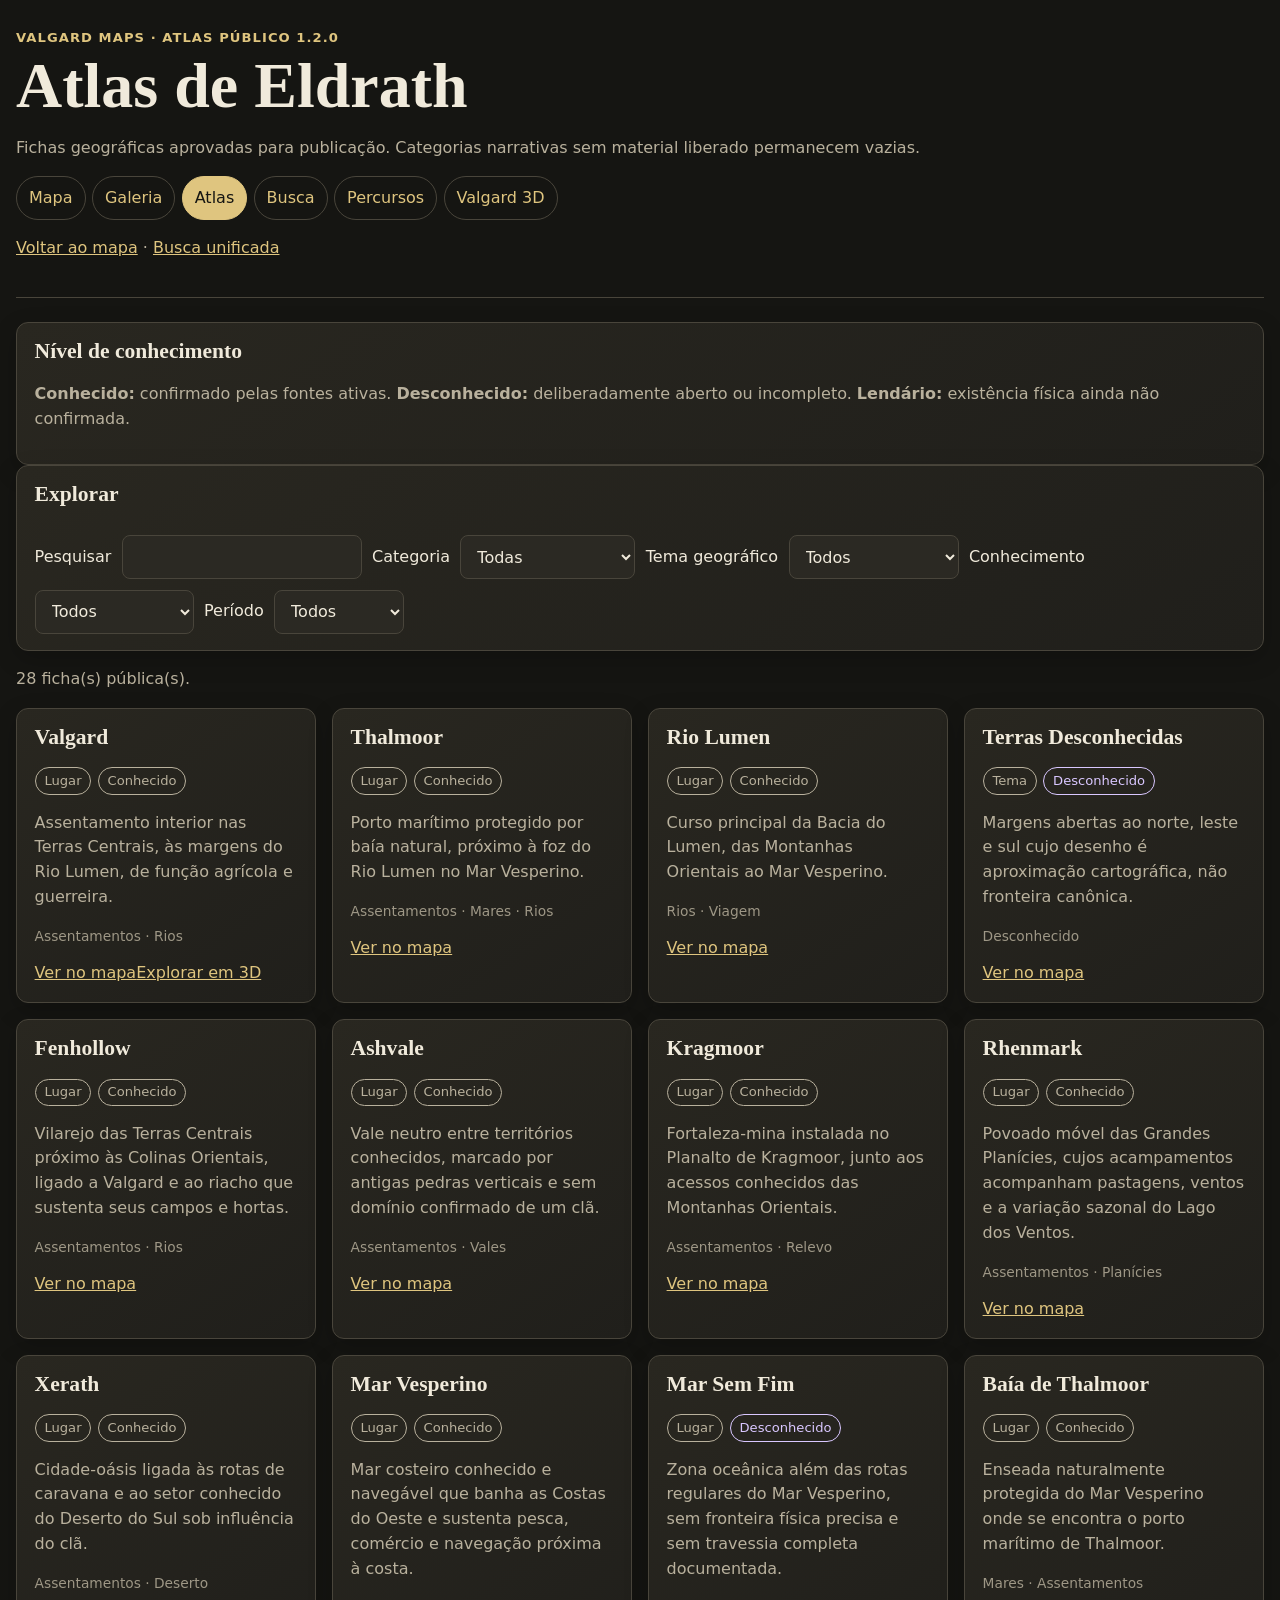
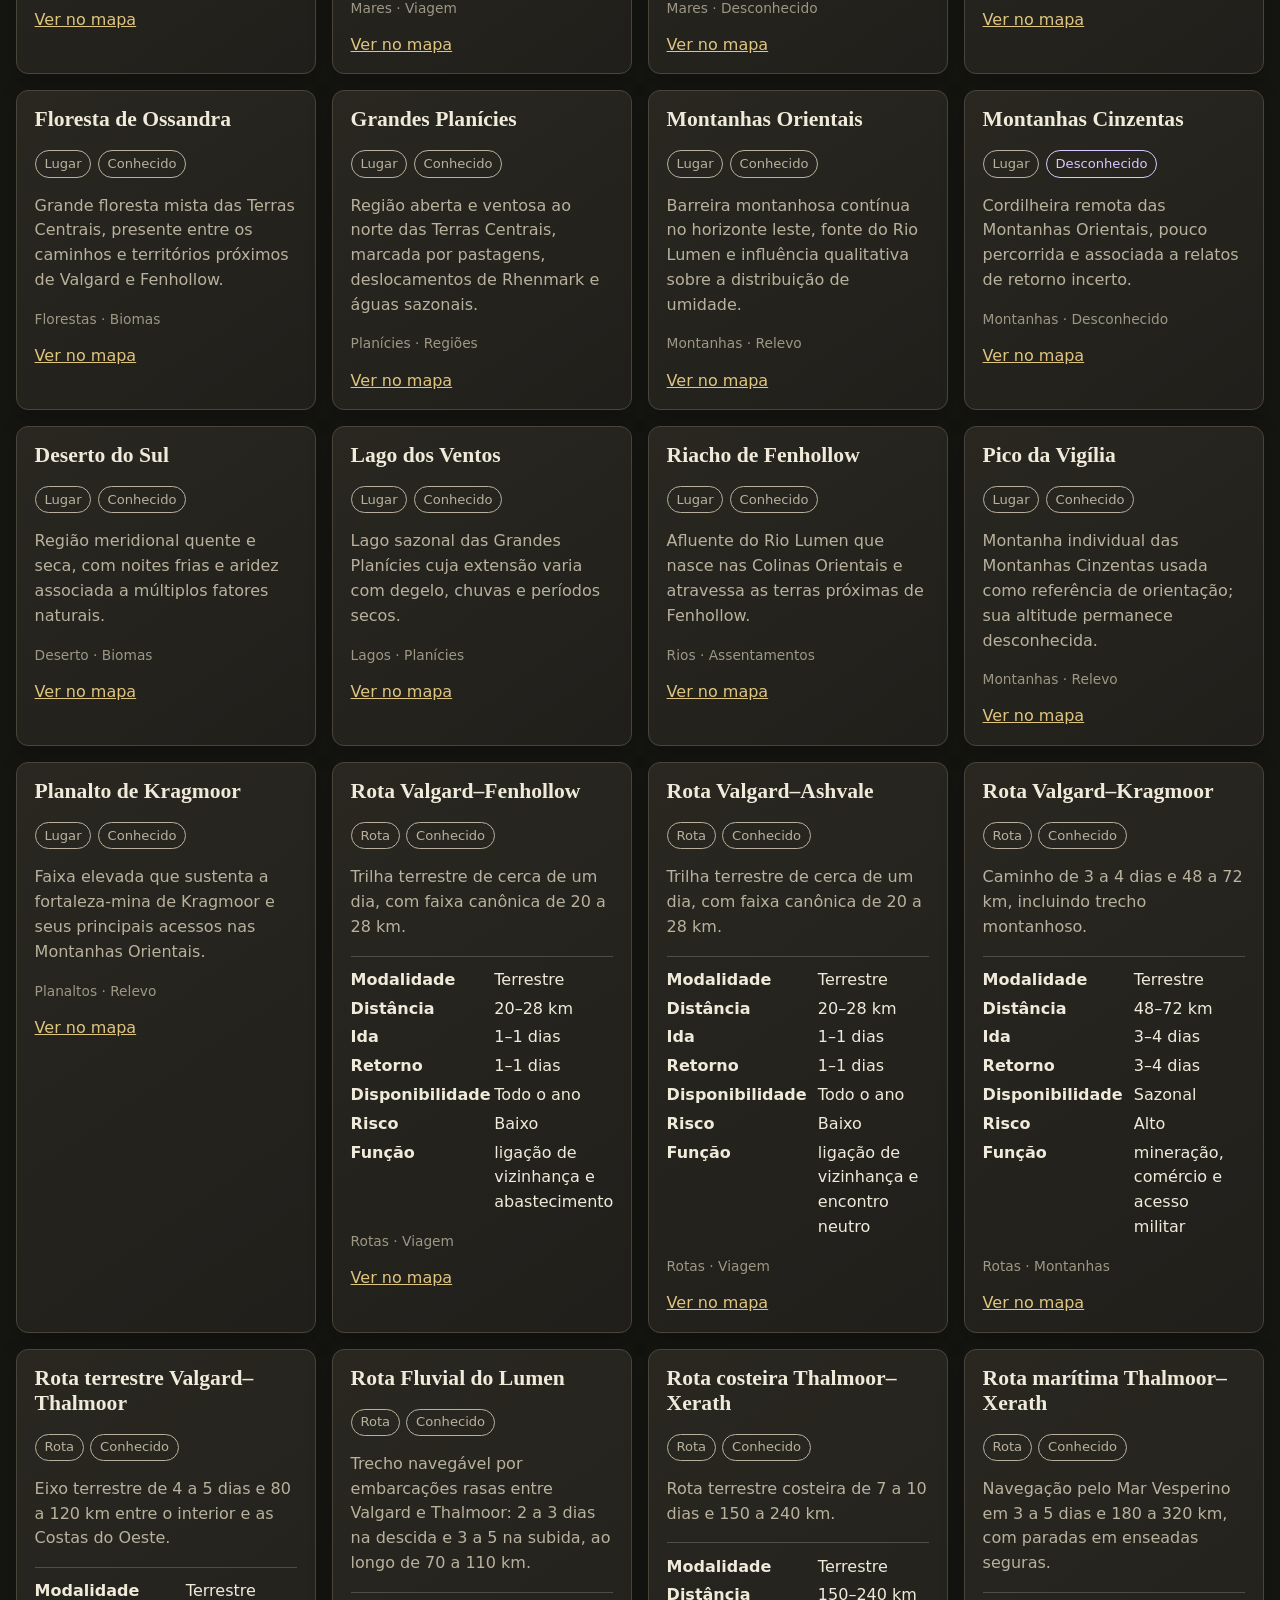
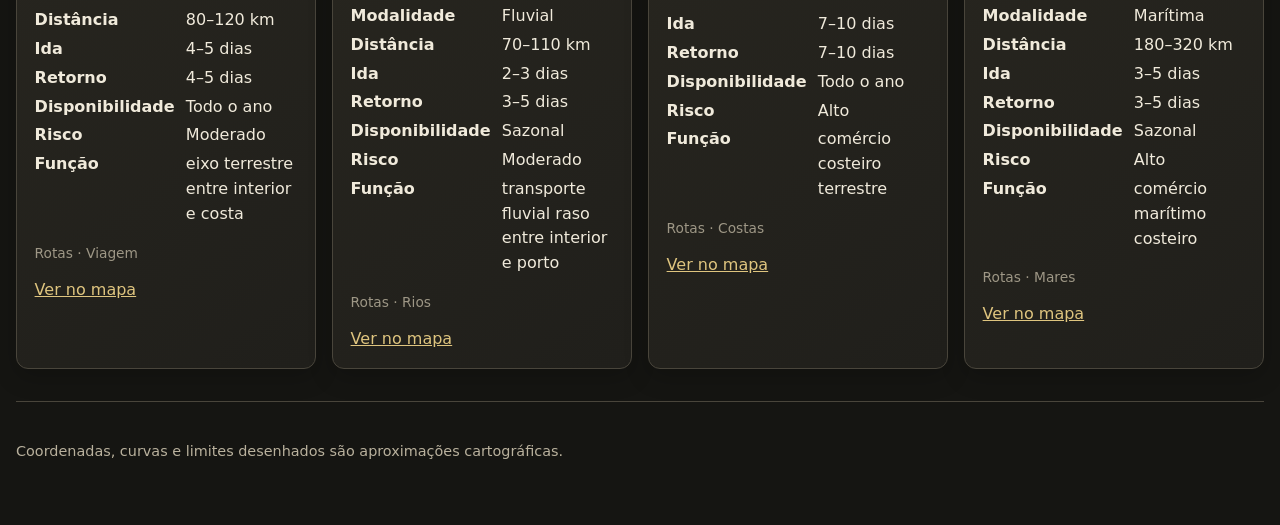
==== commit 27622a65: "release: publicar galeria artistica 1.20.0" ====
--- a/atlas.html
+++ b/atlas.html
@@ -18,7 +18,7 @@
   <p>Valgard Maps · atlas público 1.2.0</p>
   <h1>Atlas de Eldrath</h1>
   <p>Fichas geográficas aprovadas para publicação. Categorias narrativas sem material liberado permanecem vazias.</p>
-  <nav class="site-nav" aria-label="Navegação principal"><a href="index.html">Mapa</a><a href="atlas.html" aria-current="page">Atlas</a><a href="search.html">Busca</a><a href="tours.html">Percursos</a><a href="valgard-3d.html">Valgard 3D</a></nav>
+  <nav class="site-nav" aria-label="Navegação principal"><a href="index.html">Mapa</a><a href="gallery.html">Galeria</a><a href="atlas.html" aria-current="page">Atlas</a><a href="search.html">Busca</a><a href="tours.html">Percursos</a><a href="valgard-3d.html">Valgard 3D</a></nav>
   <p><a href="index.html">Voltar ao mapa</a> · <a href="search.html">Busca unificada</a></p>
 </header>
 <main id="main-content">
